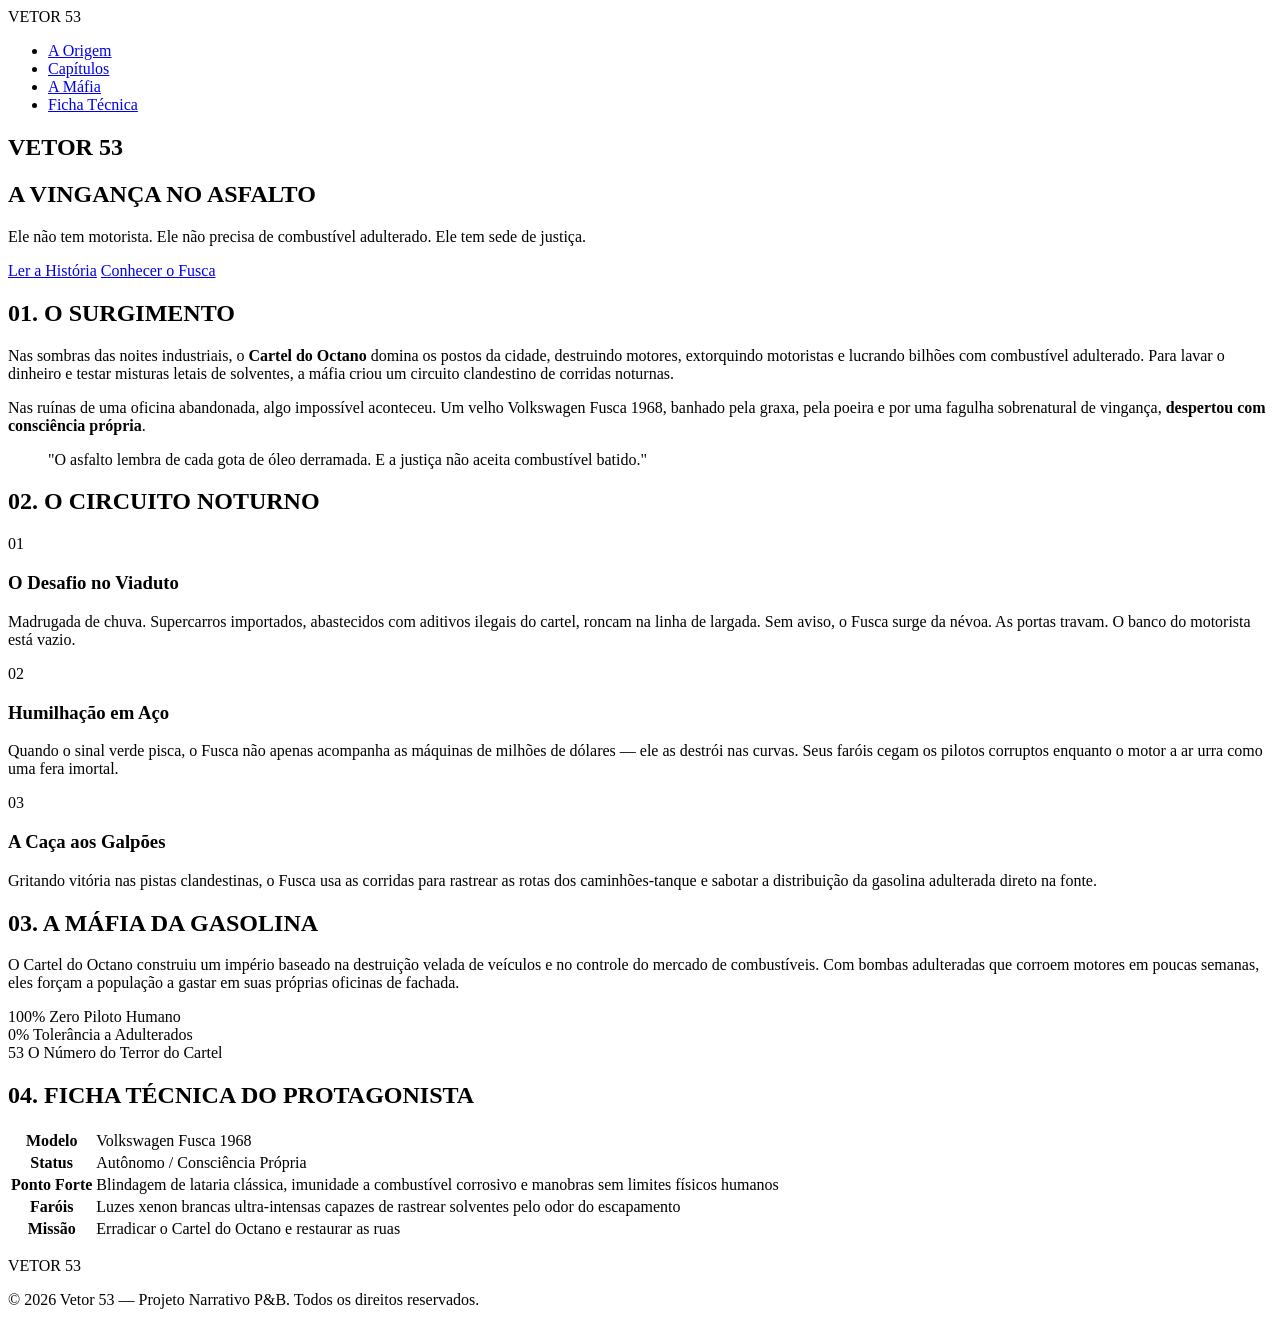
==== index.html @ 9f0b6f6c "Rename estrutura_principal.html to index.html" ====
<!DOCTYPE html>
<html lang="pt-BR">
<head>
    <meta charset="UTF-8">
    <meta name="viewport" content="width=device-width, initial-scale=1.0">
    <title>Vetor 53 - A Vingança no Asfalto</title>
    <link rel="stylesheet" href="styles.css">
    <link rel="preconnect" href="https://fonts.googleapis.com">
    <link rel="preconnect" href="https://fonts.gstatic.com" crossorigin>
    <link href="https://fonts.googleapis.com/css2?family=Montserrat:wght@300;700;900&display=swap" rel="stylesheet">
</head>
<body>

    <!-- Header / Navbar -->
    <header class="navbar">
        <div class="logo">VETOR <span>53</span></div>
        <nav>
            <ul>
                <li><a href="#sinopse">A Origem</a></li>
                <li><a href="#capitulos">Capítulos</a></li>
                <li><a href="#mafia">A Máfia</a></li>
                <li><a href="#ficha">Ficha Técnica</a></li>
            </ul>
        </nav>
    </header>

    <!-- Hero Section -->
    <section class="hero">
        <div class="hero-overlay"></div>
        <div class="hero-content">
            <h1 class="glitch-text">VETOR 53</h1>
            <h2>A VINGANÇA NO ASFALTO</h2>
            <p>Ele não tem motorista. Ele não precisa de combustível adulterado. Ele tem sede de justiça.</p>
            <div class="cta-buttons">
                <a href="#sinopse" class="btn btn-primary">Ler a História</a>
                <a href="#ficha" class="btn btn-secondary">Conhecer o Fusca</a>
            </div>
        </div>
    </section>

    <!-- Sinopse -->
    <section id="sinopse" class="content-section">
        <div class="container">
            <h2 class="section-title">01. O SURGIMENTO</h2>
            <div class="grid-2">
                <div class="text-block">
                    <p>Nas sombras das noites industriais, o <strong>Cartel do Octano</strong> domina os postos da cidade, destruindo motores, extorquindo motoristas e lucrando bilhões com combustível adulterado. Para lavar o dinheiro e testar misturas letais de solventes, a máfia criou um circuito clandestino de corridas noturnas.</p>
                    <p>Nas ruínas de uma oficina abandonada, algo impossível aconteceu. Um velho Volkswagen Fusca 1968, banhado pela graxa, pela poeira e por uma fagulha sobrenatural de vingança, <strong>despertou com consciência própria</strong>.</p>
                </div>
                <div class="quote-card">
                    <blockquote>"O asfalto lembra de cada gota de óleo derramada. E a justiça não aceita combustível batido."</blockquote>
                </div>
            </div>
        </div>
    </section>

    <!-- Capítulos das Corridas -->
    <section id="capitulos" class="content-section dark-bg">
        <div class="container">
            <h2 class="section-title">02. O CIRCUITO NOTURNO</h2>
            <div class="cards-wrapper">
                <div class="card">
                    <div class="card-number">01</div>
                    <h3>O Desafio no Viaduto</h3>
                    <p>Madrugada de chuva. Supercarros importados, abastecidos com aditivos ilegais do cartel, roncam na linha de largada. Sem aviso, o Fusca surge da névoa. As portas travam. O banco do motorista está vazio.</p>
                </div>
                <div class="card">
                    <div class="card-number">02</div>
                    <h3>Humilhação em Aço</h3>
                    <p>Quando o sinal verde pisca, o Fusca não apenas acompanha as máquinas de milhões de dólares — ele as destrói nas curvas. Seus faróis cegam os pilotos corruptos enquanto o motor a ar urra como uma fera imortal.</p>
                </div>
                <div class="card">
                    <div class="card-number">03</div>
                    <h3>A Caça aos Galpões</h3>
                    <p>Gritando vitória nas pistas clandestinas, o Fusca usa as corridas para rastrear as rotas dos caminhões-tanque e sabotar a distribuição da gasolina adulterada direto na fonte.</p>
                </div>
            </div>
        </div>
    </section>

    <!-- A Máfia -->
    <section id="mafia" class="content-section">
        <div class="container">
            <h2 class="section-title">03. A MÁFIA DA GASOLINA</h2>
            <div class="mafia-content">
                <p>O Cartel do Octano construiu um império baseado na destruição velada de veículos e no controle do mercado de combustíveis. Com bombas adulteradas que corroem motores em poucas semanas, eles forçam a população a gastar em suas próprias oficinas de fachada.</p>
                <div class="stat-grid">
                    <div class="stat-item">
                        <span class="stat-num">100%</span>
                        <span class="stat-desc">Zero Piloto Humano</span>
                    </div>
                    <div class="stat-item">
                        <span class="stat-num">0%</span>
                        <span class="stat-desc">Tolerância a Adulterados</span>
                    </div>
                    <div class="stat-item">
                        <span class="stat-num">53</span>
                        <span class="stat-desc">O Número do Terror do Cartel</span>
                    </div>
                </div>
            </div>
        </div>
    </section>

    <!-- Ficha Técnica -->
    <section id="ficha" class="content-section dark-bg">
        <div class="container">
            <h2 class="section-title">04. FICHA TÉCNICA DO PROTAGONISTA</h2>
            <div class="table-responsive">
                <table class="tech-table">
                    <tr>
                        <th>Modelo</th>
                        <td>Volkswagen Fusca 1968</td>
                    </tr>
                    <tr>
                        <th>Status</th>
                        <td>Autônomo / Consciência Própria</td>
                    </tr>
                    <tr>
                        <th>Ponto Forte</th>
                        <td>Blindagem de lataria clássica, imunidade a combustível corrosivo e manobras sem limites físicos humanos</td>
                    </tr>
                    <tr>
                        <th>Faróis</th>
                        <td>Luzes xenon brancas ultra-intensas capazes de rastrear solventes pelo odor do escapamento</td>
                    </tr>
                    <tr>
                        <th>Missão</th>
                        <td>Erradicar o Cartel do Octano e restaurar as ruas</td>
                    </tr>
                </table>
            </div>
        </div>
    </section>

    <!-- Rodapé -->
    <footer>
        <div class="container footer-content">
            <p class="footer-logo">VETOR 53</p>
            <p class="copyright">&copy; 2026 Vetor 53 — Projeto Narrativo P&B. Todos os direitos reservados.</p>
        </div>
    </footer>

    <script src="script.js"></script>
</body>
</html>
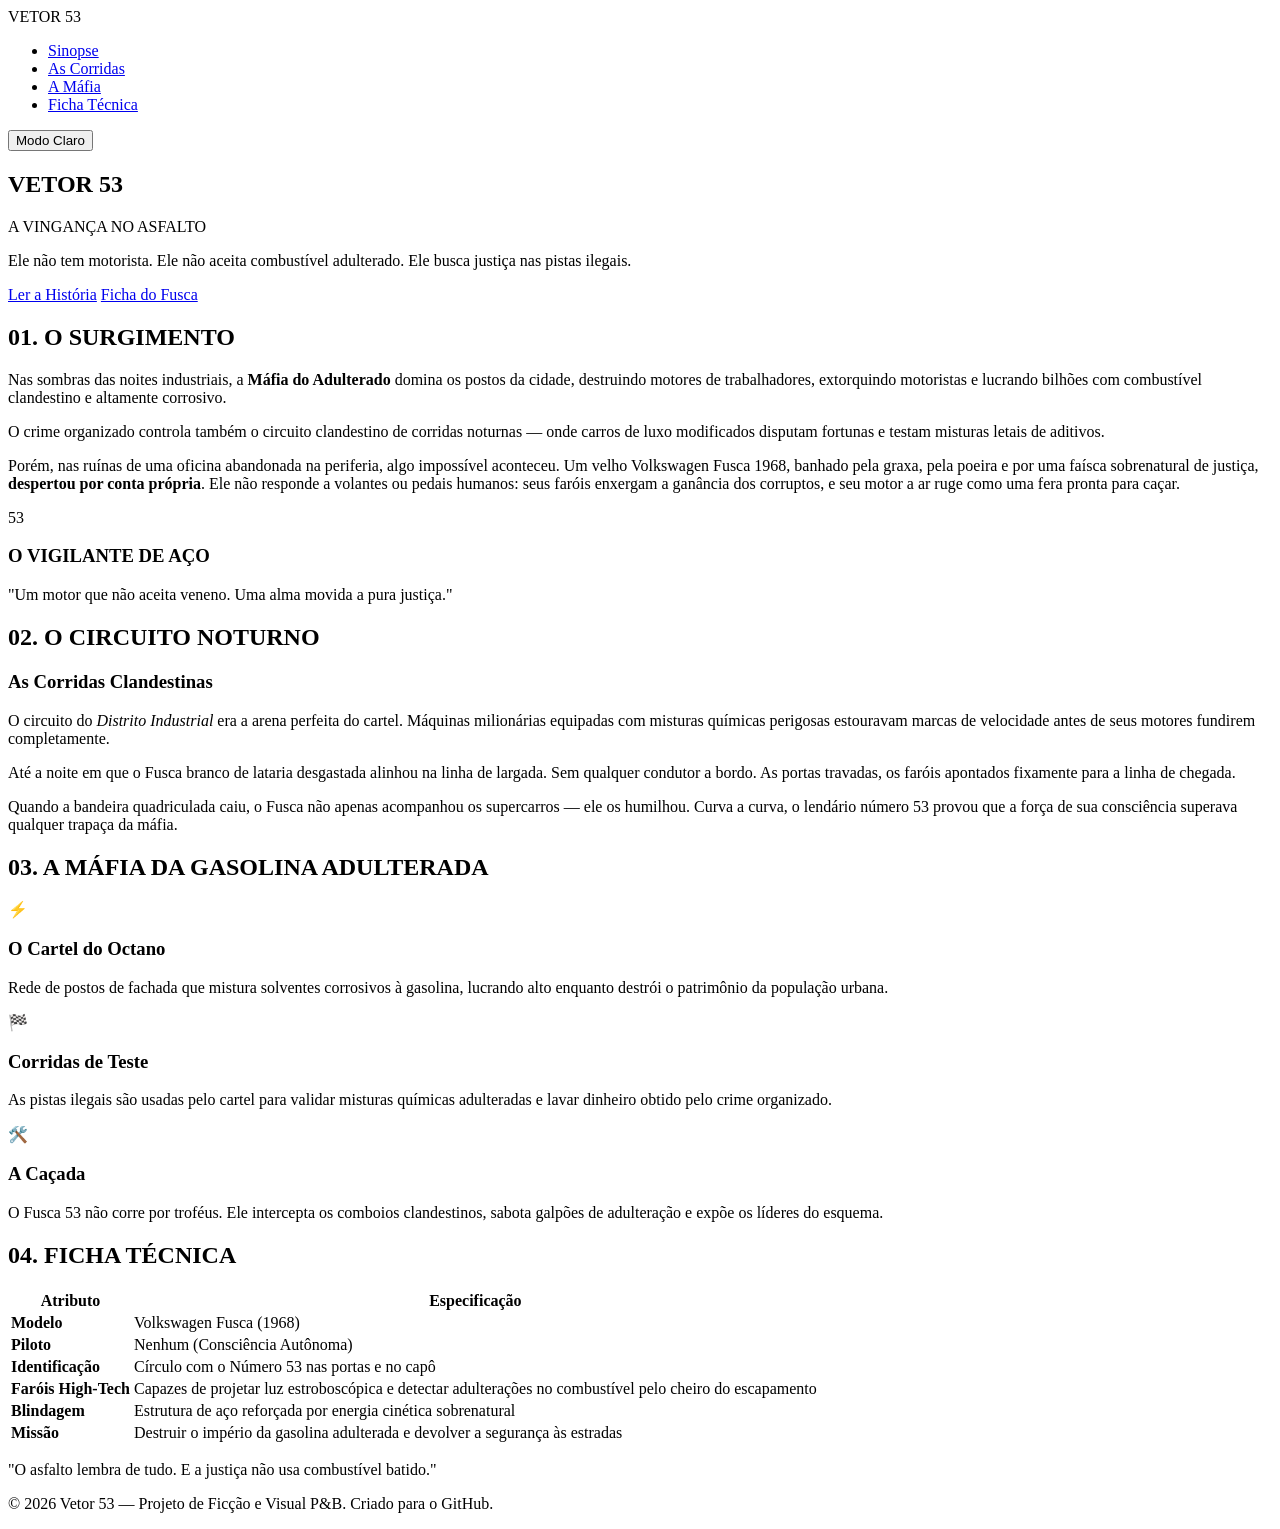
==== commit 4a4a7b76: "Update index.html" ====
--- a/index.html
+++ b/index.html
@@ -3,141 +3,145 @@
 <head>
     <meta charset="UTF-8">
     <meta name="viewport" content="width=device-width, initial-scale=1.0">
-    <title>Vetor 53 - A Vingança no Asfalto</title>
+    <title>Vetor 53 | A Vingança no Asfalto</title>
     <link rel="stylesheet" href="styles.css">
     <link rel="preconnect" href="https://fonts.googleapis.com">
     <link rel="preconnect" href="https://fonts.gstatic.com" crossorigin>
-    <link href="https://fonts.googleapis.com/css2?family=Montserrat:wght@300;700;900&display=swap" rel="stylesheet">
+    <link href="https://fonts.googleapis.com/css2?family=Montserrat:wght@400;700;900&family=Space+Mono:wght@400;700&display=swap" rel="stylesheet">
 </head>
-<body>
+<body class="dark-theme">
 
-    <!-- Header / Navbar -->
     <header class="navbar">
         <div class="logo">VETOR <span>53</span></div>
         <nav>
             <ul>
-                <li><a href="#sinopse">A Origem</a></li>
-                <li><a href="#capitulos">Capítulos</a></li>
+                <li><a href="#sinopse">Sinopse</a></li>
+                <li><a href="#corridas">As Corridas</a></li>
                 <li><a href="#mafia">A Máfia</a></li>
                 <li><a href="#ficha">Ficha Técnica</a></li>
             </ul>
         </nav>
+        <button id="theme-toggle" class="theme-btn">Modo Claro</button>
     </header>
 
-    <!-- Hero Section -->
     <section class="hero">
         <div class="hero-overlay"></div>
         <div class="hero-content">
-            <h1 class="glitch-text">VETOR 53</h1>
-            <h2>A VINGANÇA NO ASFALTO</h2>
-            <p>Ele não tem motorista. Ele não precisa de combustível adulterado. Ele tem sede de justiça.</p>
-            <div class="cta-buttons">
-                <a href="#sinopse" class="btn btn-primary">Ler a História</a>
-                <a href="#ficha" class="btn btn-secondary">Conhecer o Fusca</a>
+            <h1 class="glitch-title">VETOR 53</h1>
+            <p class="subtitle">A VINGANÇA NO ASFALTO</p>
+            <p class="tagline">Ele não tem motorista. Ele não aceita combustível adulterado. Ele busca justiça nas pistas ilegais.</p>
+            <div class="hero-buttons">
+                <a href="#sinopse" class="btn primary-btn">Ler a História</a>
+                <a href="#ficha" class="btn secondary-btn">Ficha do Fusca</a>
             </div>
         </div>
     </section>
 
-    <!-- Sinopse -->
-    <section id="sinopse" class="content-section">
-        <div class="container">
-            <h2 class="section-title">01. O SURGIMENTO</h2>
-            <div class="grid-2">
-                <div class="text-block">
-                    <p>Nas sombras das noites industriais, o <strong>Cartel do Octano</strong> domina os postos da cidade, destruindo motores, extorquindo motoristas e lucrando bilhões com combustível adulterado. Para lavar o dinheiro e testar misturas letais de solventes, a máfia criou um circuito clandestino de corridas noturnas.</p>
-                    <p>Nas ruínas de uma oficina abandonada, algo impossível aconteceu. Um velho Volkswagen Fusca 1968, banhado pela graxa, pela poeira e por uma fagulha sobrenatural de vingança, <strong>despertou com consciência própria</strong>.</p>
-                </div>
-                <div class="quote-card">
-                    <blockquote>"O asfalto lembra de cada gota de óleo derramada. E a justiça não aceita combustível batido."</blockquote>
-                </div>
+    <section id="sinopse" class="section container">
+        <div class="section-header">
+            <h2>01. O SURGIMENTO</h2>
+            <div class="line"></div>
+        </div>
+        <div class="story-grid">
+            <div class="story-text">
+                <p>Nas sombras das noites industriais, a <strong>Máfia do Adulterado</strong> domina os postos da cidade, destruindo motores de trabalhadores, extorquindo motoristas e lucrando bilhões com combustível clandestino e altamente corrosivo.</p>
+                <p>O crime organizado controla também o circuito clandestino de corridas noturnas — onde carros de luxo modificados disputam fortunas e testam misturas letais de aditivos.</p>
+                <p>Porém, nas ruínas de uma oficina abandonada na periferia, algo impossível aconteceu. Um velho Volkswagen Fusca 1968, banhado pela graxa, pela poeira e por uma faísca sobrenatural de justiça, <strong>despertou por conta própria</strong>. Ele não responde a volantes ou pedais humanos: seus faróis enxergam a ganância dos corruptos, e seu motor a ar ruge como uma fera pronta para caçar.</p>
+            </div>
+            <div class="story-card">
+                <div class="number-badge">53</div>
+                <h3>O VIGILANTE DE AÇO</h3>
+                <p>"Um motor que não aceita veneno. Uma alma movida a pura justiça."</p>
             </div>
         </div>
     </section>
 
-    <!-- Capítulos das Corridas -->
-    <section id="capitulos" class="content-section dark-bg">
-        <div class="container">
-            <h2 class="section-title">02. O CIRCUITO NOTURNO</h2>
-            <div class="cards-wrapper">
-                <div class="card">
-                    <div class="card-number">01</div>
-                    <h3>O Desafio no Viaduto</h3>
-                    <p>Madrugada de chuva. Supercarros importados, abastecidos com aditivos ilegais do cartel, roncam na linha de largada. Sem aviso, o Fusca surge da névoa. As portas travam. O banco do motorista está vazio.</p>
-                </div>
-                <div class="card">
-                    <div class="card-number">02</div>
-                    <h3>Humilhação em Aço</h3>
-                    <p>Quando o sinal verde pisca, o Fusca não apenas acompanha as máquinas de milhões de dólares — ele as destrói nas curvas. Seus faróis cegam os pilotos corruptos enquanto o motor a ar urra como uma fera imortal.</p>
-                </div>
-                <div class="card">
-                    <div class="card-number">03</div>
-                    <h3>A Caça aos Galpões</h3>
-                    <p>Gritando vitória nas pistas clandestinas, o Fusca usa as corridas para rastrear as rotas dos caminhões-tanque e sabotar a distribuição da gasolina adulterada direto na fonte.</p>
-                </div>
+    <section id="corridas" class="section container">
+        <div class="section-header">
+            <h2>02. O CIRCUITO NOTURNO</h2>
+            <div class="line"></div>
+        </div>
+        <div class="race-content">
+            <div class="race-box">
+                <h3>As Corridas Clandestinas</h3>
+                <p>O circuito do <em>Distrito Industrial</em> era a arena perfeita do cartel. Máquinas milionárias equipadas com misturas químicas perigosas estouravam marcas de velocidade antes de seus motores fundirem completamente.</p>
+                <p>Até a noite em que o Fusca branco de lataria desgastada alinhou na linha de largada. Sem qualquer condutor a bordo. As portas travadas, os faróis apontados fixamente para a linha de chegada.</p>
+                <p>Quando a bandeira quadriculada caiu, o Fusca não apenas acompanhou os supercarros — ele os humilhou. Curva a curva, o lendário número 53 provou que a força de sua consciência superava qualquer trapaça da máfia.</p>
             </div>
         </div>
     </section>
 
-    <!-- A Máfia -->
-    <section id="mafia" class="content-section">
-        <div class="container">
-            <h2 class="section-title">03. A MÁFIA DA GASOLINA</h2>
-            <div class="mafia-content">
-                <p>O Cartel do Octano construiu um império baseado na destruição velada de veículos e no controle do mercado de combustíveis. Com bombas adulteradas que corroem motores em poucas semanas, eles forçam a população a gastar em suas próprias oficinas de fachada.</p>
-                <div class="stat-grid">
-                    <div class="stat-item">
-                        <span class="stat-num">100%</span>
-                        <span class="stat-desc">Zero Piloto Humano</span>
-                    </div>
-                    <div class="stat-item">
-                        <span class="stat-num">0%</span>
-                        <span class="stat-desc">Tolerância a Adulterados</span>
-                    </div>
-                    <div class="stat-item">
-                        <span class="stat-num">53</span>
-                        <span class="stat-desc">O Número do Terror do Cartel</span>
-                    </div>
-                </div>
+    <section id="mafia" class="section container">
+        <div class="section-header">
+            <h2>03. A MÁFIA DA GASOLINA ADULTERADA</h2>
+            <div class="line"></div>
+        </div>
+        <div class="cards-grid">
+            <div class="card">
+                <div class="card-icon">⚡</div>
+                <h3>O Cartel do Octano</h3>
+                <p>Rede de postos de fachada que mistura solventes corrosivos à gasolina, lucrando alto enquanto destrói o patrimônio da população urbana.</p>
+            </div>
+            <div class="card">
+                <div class="card-icon">🏁</div>
+                <h3>Corridas de Teste</h3>
+                <p>As pistas ilegais são usadas pelo cartel para validar misturas químicas adulteradas e lavar dinheiro obtido pelo crime organizado.</p>
+            </div>
+            <div class="card">
+                <div class="card-icon">🛠️</div>
+                <h3>A Caçada</h3>
+                <p>O Fusca 53 não corre por troféus. Ele intercepta os comboios clandestinos, sabota galpões de adulteração e expõe os líderes do esquema.</p>
             </div>
         </div>
     </section>
 
-    <!-- Ficha Técnica -->
-    <section id="ficha" class="content-section dark-bg">
-        <div class="container">
-            <h2 class="section-title">04. FICHA TÉCNICA DO PROTAGONISTA</h2>
-            <div class="table-responsive">
-                <table class="tech-table">
+    <section id="ficha" class="section container">
+        <div class="section-header">
+            <h2>04. FICHA TÉCNICA</h2>
+            <div class="line"></div>
+        </div>
+        <div class="specs-table-wrapper">
+            <table class="specs-table">
+                <thead>
                     <tr>
-                        <th>Modelo</th>
-                        <td>Volkswagen Fusca 1968</td>
+                        <th>Atributo</th>
+                        <th>Especificação</th>
+                    </tr>
+                </thead>
+                <tbody>
+                    <tr>
+                        <td><strong>Modelo</strong></td>
+                        <td>Volkswagen Fusca (1968)</td>
                     </tr>
                     <tr>
-                        <th>Status</th>
-                        <td>Autônomo / Consciência Própria</td>
+                        <td><strong>Piloto</strong></td>
+                        <td>Nenhum (Consciência Autônoma)</td>
                     </tr>
                     <tr>
-                        <th>Ponto Forte</th>
-                        <td>Blindagem de lataria clássica, imunidade a combustível corrosivo e manobras sem limites físicos humanos</td>
+                        <td><strong>Identificação</strong></td>
+                        <td>Círculo com o Número 53 nas portas e no capô</td>
                     </tr>
                     <tr>
-                        <th>Faróis</th>
-                        <td>Luzes xenon brancas ultra-intensas capazes de rastrear solventes pelo odor do escapamento</td>
+                        <td><strong>Faróis High-Tech</strong></td>
+                        <td>Capazes de projetar luz estroboscópica e detectar adulterações no combustível pelo cheiro do escapamento</td>
                     </tr>
                     <tr>
-                        <th>Missão</th>
-                        <td>Erradicar o Cartel do Octano e restaurar as ruas</td>
+                        <td><strong>Blindagem</strong></td>
+                        <td>Estrutura de aço reforçada por energia cinética sobrenatural</td>
                     </tr>
-                </table>
-            </div>
+                    <tr>
+                        <td><strong>Missão</strong></td>
+                        <td>Destruir o império da gasolina adulterada e devolver a segurança às estradas</td>
+                    </tr>
+                </tbody>
+            </table>
         </div>
     </section>
 
-    <!-- Rodapé -->
-    <footer>
+    <footer class="footer">
         <div class="container footer-content">
-            <p class="footer-logo">VETOR 53</p>
-            <p class="copyright">&copy; 2026 Vetor 53 — Projeto Narrativo P&B. Todos os direitos reservados.</p>
+            <p class="quote">"O asfalto lembra de tudo. E a justiça não usa combustível batido."</p>
+            <p class="copyright">&copy; 2026 Vetor 53 — Projeto de Ficção e Visual P&B. Criado para o GitHub.</p>
         </div>
     </footer>
 
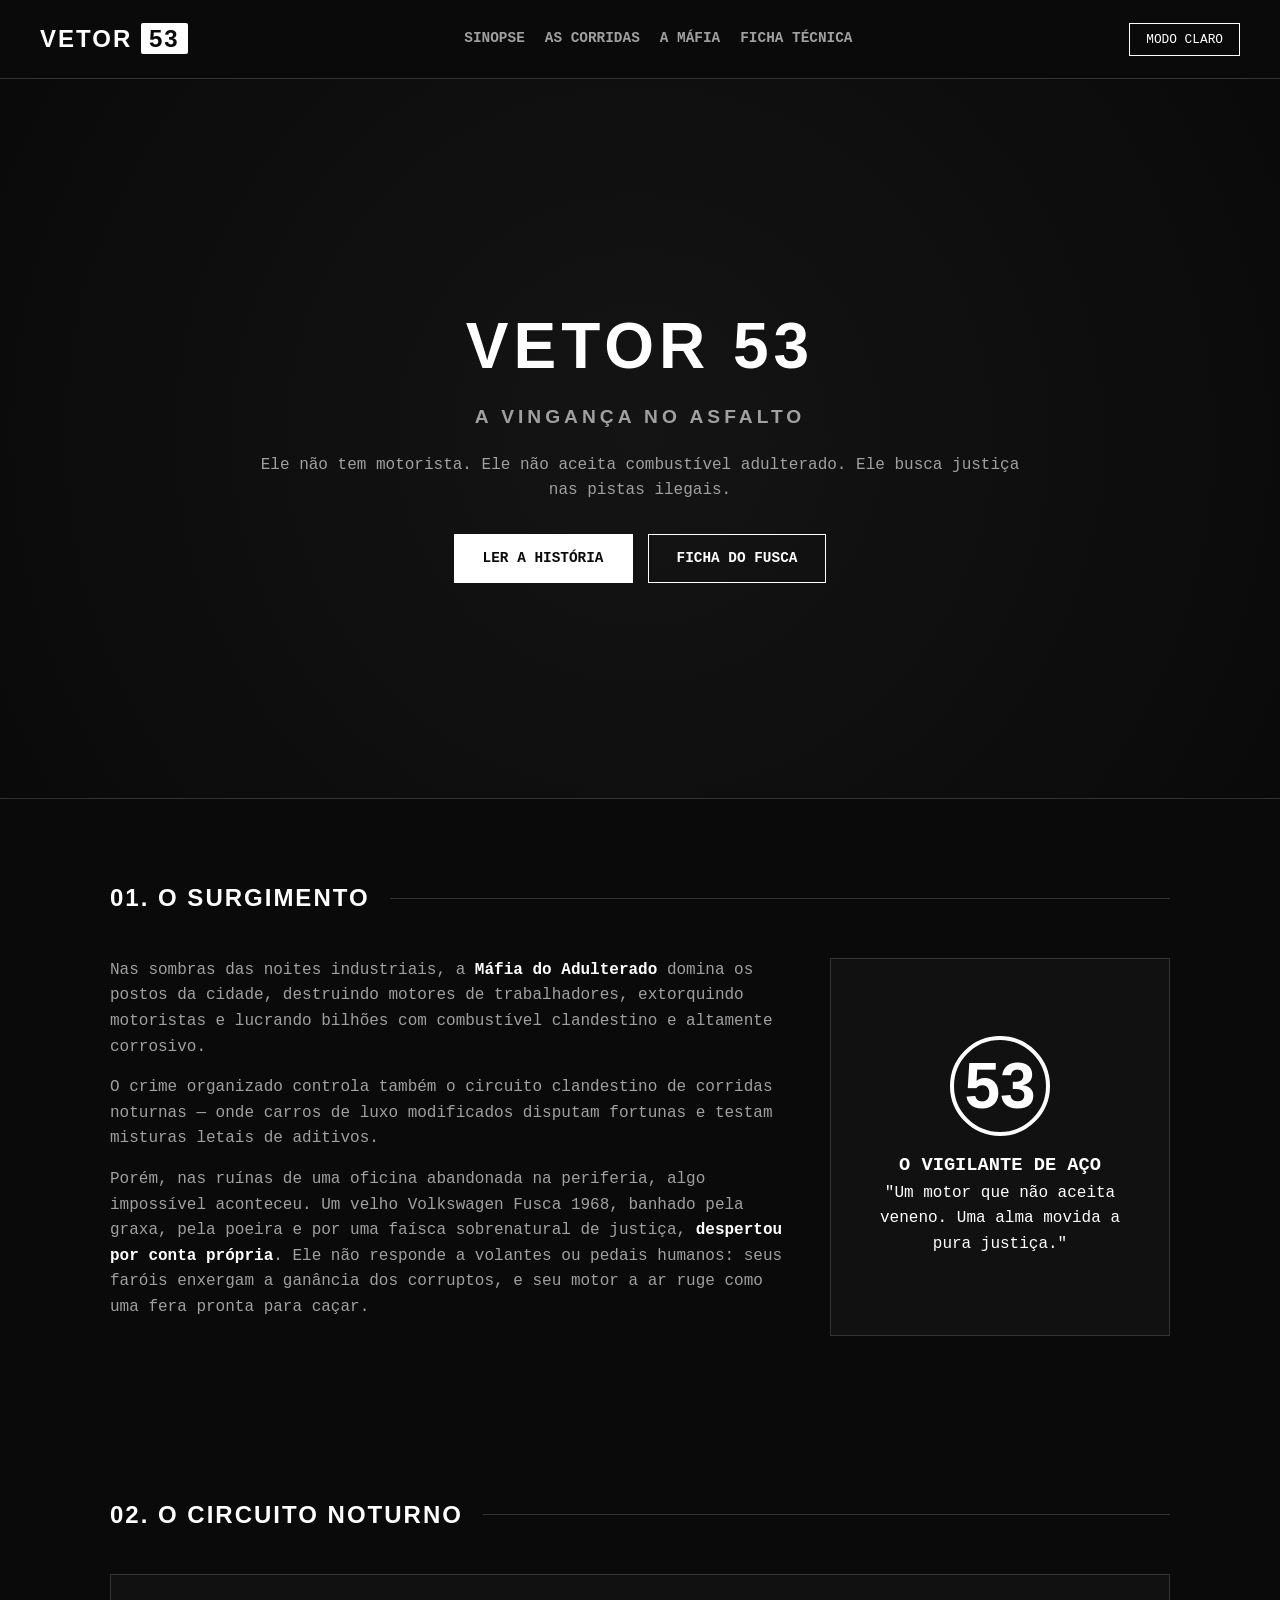
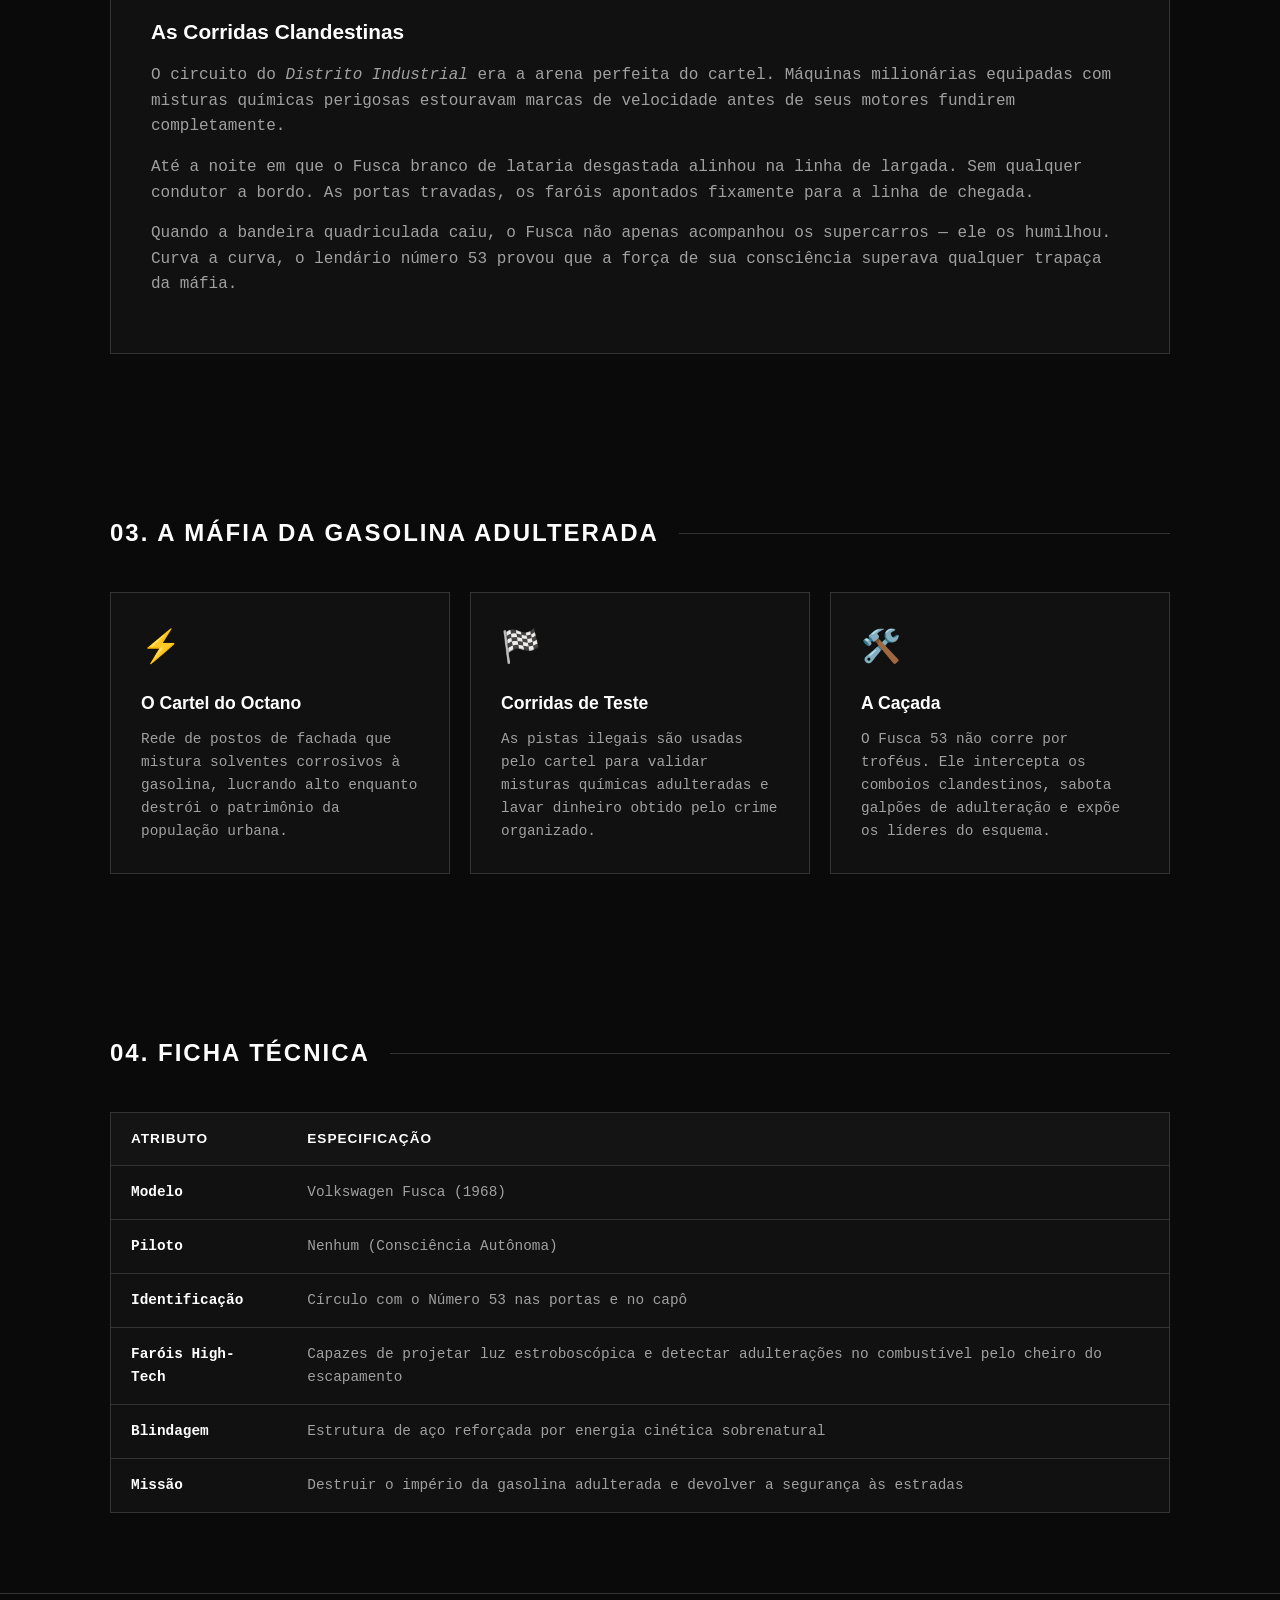
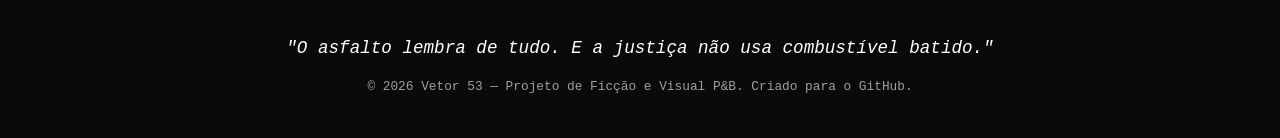
==== commit df496284: "Update index.html" ====
--- a/index.html
+++ b/index.html
@@ -4,7 +4,8 @@
     <meta charset="UTF-8">
     <meta name="viewport" content="width=device-width, initial-scale=1.0">
     <title>Vetor 53 | A Vingança no Asfalto</title>
-    <link rel="stylesheet" href="styles.css">
+    <!-- Apontando para style.css (no singular) -->
+    <link rel="stylesheet" href="style.css">
     <link rel="preconnect" href="https://fonts.googleapis.com">
     <link rel="preconnect" href="https://fonts.gstatic.com" crossorigin>
     <link href="https://fonts.googleapis.com/css2?family=Montserrat:wght@400;700;900&family=Space+Mono:wght@400;700&display=swap" rel="stylesheet">
@@ -145,6 +146,7 @@
         </div>
     </footer>
 
-    <script src="script.js"></script>
+    <!-- Carregamento do script como módulo -->
+    <script type="module" src="script.js"></script>
 </body>
 </html>
--- a/style.css
+++ b/style.css
@@ -0,0 +1,370 @@
+:root {
+    --bg-main: #0a0a0a;
+    --bg-secondary: #141414;
+    --text-main: #ffffff;
+    --text-muted: #a0a0a0;
+    --border-color: #333333;
+    --accent: #ffffff;
+    --card-bg: #111111;
+    --font-heading: 'Montserrat', sans-serif;
+    --font-body: 'Space Mono', monospace;
+}
+
+body.light-theme {
+    --bg-main: #ffffff;
+    --bg-secondary: #f4f4f4;
+    --text-main: #000000;
+    --text-muted: #555555;
+    --border-color: #dddddd;
+    --accent: #000000;
+    --card-bg: #f9f9f9;
+}
+
+* {
+    margin: 0;
+    padding: 0;
+    box-sizing: border-box;
+}
+
+body {
+    background-color: var(--bg-main);
+    color: var(--text-main);
+    font-family: var(--font-body);
+    line-height: 1.6;
+    transition: background-color 0.3s ease, color 0.3s ease;
+}
+
+.container {
+    max-width: 1100px;
+    margin: 0 auto;
+    padding: 0 20px;
+}
+
+/* Navbar */
+.navbar {
+    display: flex;
+    justify-content: space-between;
+    align-items: center;
+    padding: 20px 40px;
+    background-color: var(--bg-main);
+    border-bottom: 1px solid var(--border-color);
+    position: sticky;
+    top: 0;
+    z-index: 100;
+}
+
+.logo {
+    font-family: var(--font-heading);
+    font-weight: 900;
+    font-size: 1.5rem;
+    letter-spacing: 2px;
+}
+
+.logo span {
+    background-color: var(--text-main);
+    color: var(--bg-main);
+    padding: 2px 8px;
+    border-radius: 2px;
+}
+
+nav ul {
+    display: flex;
+    list-style: none;
+    gap: 20px;
+}
+
+nav a {
+    color: var(--text-muted);
+    text-decoration: none;
+    font-weight: 700;
+    font-size: 0.9rem;
+    text-transform: uppercase;
+    transition: color 0.2s ease;
+}
+
+nav a:hover {
+    color: var(--text-main);
+}
+
+.theme-btn {
+    background: transparent;
+    border: 1px solid var(--text-main);
+    color: var(--text-main);
+    padding: 8px 16px;
+    cursor: pointer;
+    font-family: var(--font-body);
+    font-size: 0.8rem;
+    text-transform: uppercase;
+    transition: all 0.2s ease;
+}
+
+.theme-btn:hover {
+    background-color: var(--text-main);
+    color: var(--bg-main);
+}
+
+/* Hero Section */
+.hero {
+    position: relative;
+    height: 80vh;
+    display: flex;
+    align-items: center;
+    justify-content: center;
+    text-align: center;
+    background: radial-gradient(circle, var(--bg-secondary) 0%, var(--bg-main) 100%);
+    border-bottom: 1px solid var(--border-color);
+    overflow: hidden;
+}
+
+.hero-content {
+    max-width: 800px;
+    padding: 20px;
+    z-index: 2;
+}
+
+.glitch-title {
+    font-family: var(--font-heading);
+    font-size: 4rem;
+    font-weight: 900;
+    letter-spacing: 5px;
+    margin-bottom: 5px;
+}
+
+.subtitle {
+    font-family: var(--font-heading);
+    font-size: 1.2rem;
+    font-weight: 700;
+    letter-spacing: 4px;
+    color: var(--text-muted);
+    margin-bottom: 20px;
+}
+
+.tagline {
+    font-size: 1rem;
+    margin-bottom: 30px;
+    color: var(--text-muted);
+}
+
+.hero-buttons {
+    display: flex;
+    justify-content: center;
+    gap: 15px;
+}
+
+.btn {
+    padding: 12px 28px;
+    text-decoration: none;
+    font-weight: 700;
+    font-size: 0.9rem;
+    text-transform: uppercase;
+    transition: all 0.2s ease;
+    border: 1px solid var(--text-main);
+}
+
+.primary-btn {
+    background-color: var(--text-main);
+    color: var(--bg-main);
+}
+
+.primary-btn:hover {
+    background-color: transparent;
+    color: var(--text-main);
+}
+
+.secondary-btn {
+    background-color: transparent;
+    color: var(--text-main);
+}
+
+.secondary-btn:hover {
+    background-color: var(--text-main);
+    color: var(--bg-main);
+}
+
+/* Sections */
+.section {
+    padding: 80px 20px;
+}
+
+.section-header {
+    display: flex;
+    align-items: center;
+    gap: 20px;
+    margin-bottom: 40px;
+}
+
+.section-header h2 {
+    font-family: var(--font-heading);
+    font-size: 1.5rem;
+    font-weight: 900;
+    letter-spacing: 2px;
+    white-space: nowrap;
+}
+
+.section-header .line {
+    flex-grow: 1;
+    height: 1px;
+    background-color: var(--border-color);
+}
+
+/* Story Grid */
+.story-grid {
+    display: grid;
+    grid-template-columns: 2fr 1fr;
+    gap: 40px;
+}
+
+.story-text p {
+    margin-bottom: 15px;
+    color: var(--text-muted);
+}
+
+.story-text strong {
+    color: var(--text-main);
+}
+
+.story-card {
+    background-color: var(--card-bg);
+    border: 1px solid var(--border-color);
+    padding: 30px;
+    display: flex;
+    flex-direction: column;
+    align-items: center;
+    justify-content: center;
+    text-align: center;
+}
+
+.number-badge {
+    font-family: var(--font-heading);
+    font-size: 4rem;
+    font-weight: 900;
+    border: 4px solid var(--text-main);
+    border-radius: 50%;
+    width: 100px;
+    height: 100px;
+    display: flex;
+    align-items: center;
+    justify-content: center;
+    margin-bottom: 15px;
+}
+
+/* Race Section */
+.race-box {
+    background-color: var(--card-bg);
+    border: 1px solid var(--border-color);
+    padding: 40px;
+}
+
+.race-box h3 {
+    font-family: var(--font-heading);
+    font-size: 1.3rem;
+    margin-bottom: 15px;
+}
+
+.race-box p {
+    color: var(--text-muted);
+    margin-bottom: 15px;
+}
+
+/* Cards Grid */
+.cards-grid {
+    display: grid;
+    grid-template-columns: repeat(auto-fit, minmax(280px, 1fr));
+    gap: 20px;
+}
+
+.card {
+    background-color: var(--card-bg);
+    border: 1px solid var(--border-color);
+    padding: 30px;
+    transition: transform 0.2s ease, border-color 0.2s ease;
+}
+
+.card:hover {
+    transform: translateY(-5px);
+    border-color: var(--text-main);
+}
+
+.card-icon {
+    font-size: 2rem;
+    margin-bottom: 15px;
+}
+
+.card h3 {
+    font-family: var(--font-heading);
+    font-size: 1.1rem;
+    margin-bottom: 10px;
+}
+
+.card p {
+    color: var(--text-muted);
+    font-size: 0.9rem;
+}
+
+/* Specs Table */
+.specs-table-wrapper {
+    overflow-x: auto;
+}
+
+.specs-table {
+    width: 100%;
+    border-collapse: collapse;
+    background-color: var(--card-bg);
+    border: 1px solid var(--border-color);
+}
+
+.specs-table th, .specs-table td {
+    padding: 15px 20px;
+    text-align: left;
+    border-bottom: 1px solid var(--border-color);
+}
+
+.specs-table th {
+    font-family: var(--font-heading);
+    background-color: var(--bg-secondary);
+    text-transform: uppercase;
+    font-size: 0.85rem;
+    letter-spacing: 1px;
+}
+
+.specs-table td {
+    font-size: 0.9rem;
+    color: var(--text-muted);
+}
+
+.specs-table td strong {
+    color: var(--text-main);
+}
+
+/* Footer */
+.footer {
+    border-top: 1px solid var(--border-color);
+    padding: 40px 0;
+    text-align: center;
+    background-color: var(--bg-main);
+}
+
+.footer .quote {
+    font-style: italic;
+    font-size: 1.1rem;
+    margin-bottom: 15px;
+}
+
+.footer .copyright {
+    color: var(--text-muted);
+    font-size: 0.8rem;
+}
+
+/* Responsividade */
+@media (max-width: 768px) {
+    .navbar {
+        flex-direction: column;
+        gap: 15px;
+    }
+    .story-grid {
+        grid-template-columns: 1fr;
+    }
+    .glitch-title {
+        font-size: 2.5rem;
+    }
+}
